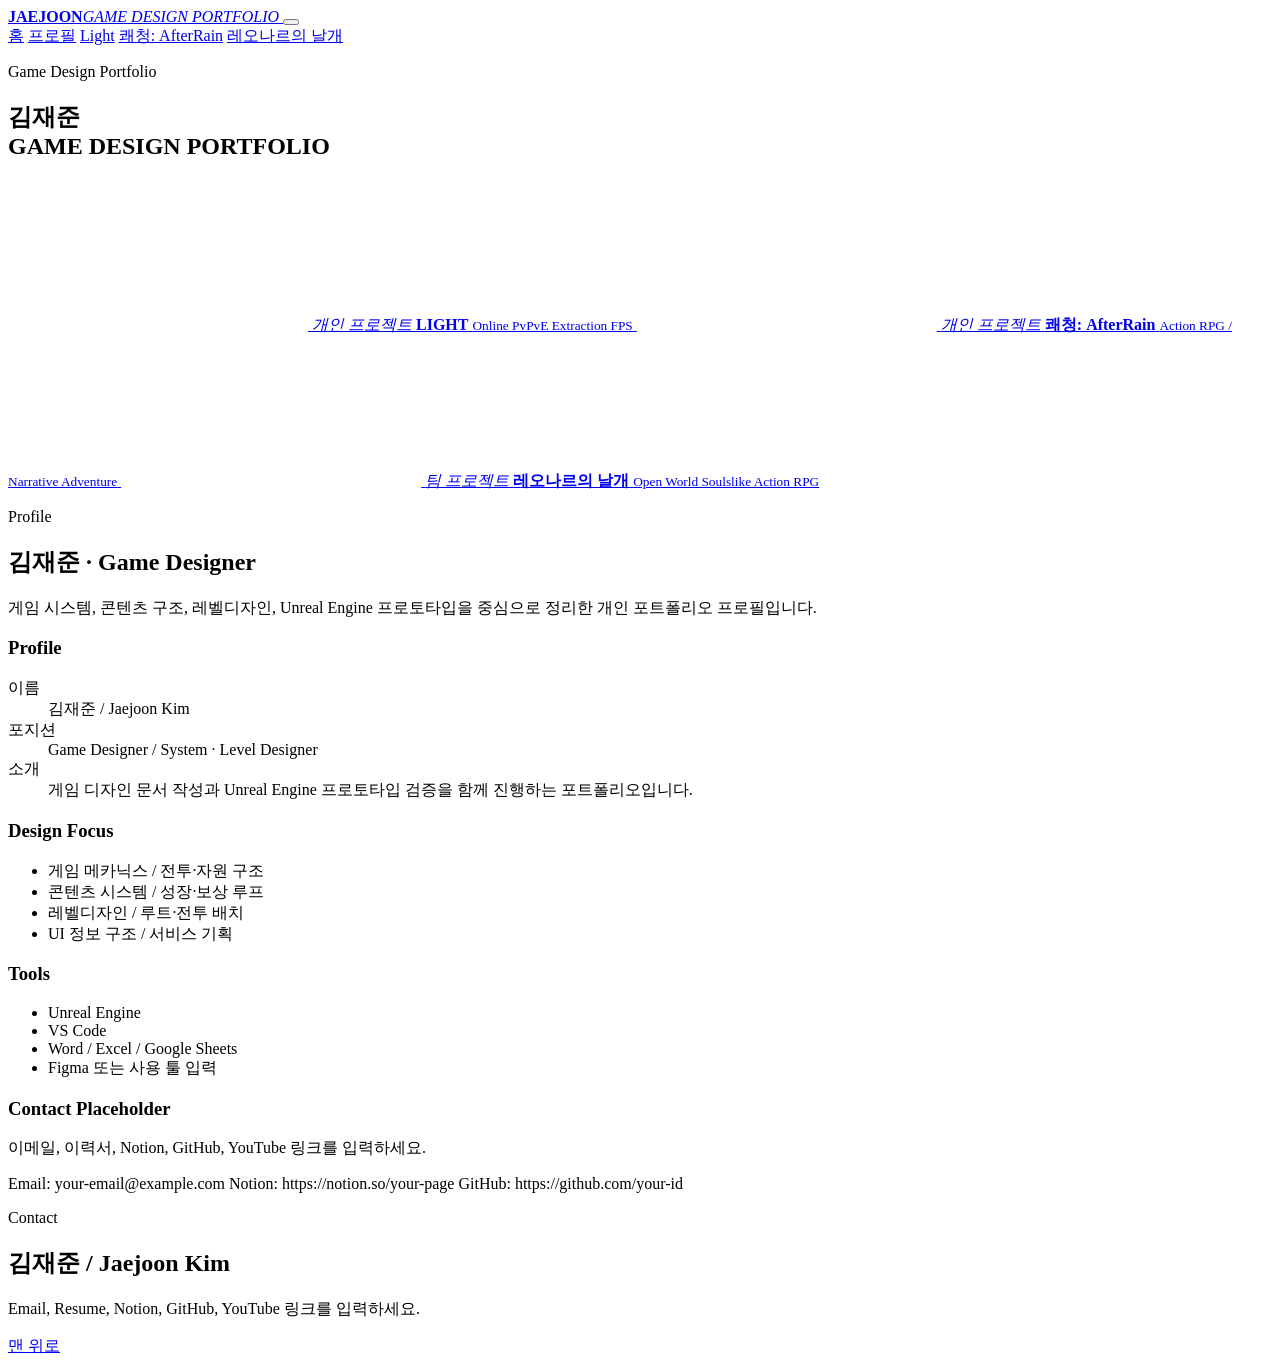
==== index.html @ 6f8a70e1 "0.3v updated" ====
<!doctype html>
<html lang="ko">
<head>
  <meta charset="utf-8" />
  <meta name="viewport" content="width=device-width, initial-scale=1" />
  <title>김재준 게임 디자인 포트폴리오 | Game Design Portfolio</title>
  <meta name="description" content="Light, 쾌청: AfterRain, 레오나르의 날개 프로젝트를 정리한 김재준 게임 디자인 포트폴리오입니다." />
  <meta name="keywords" content="게임 디자인 포트폴리오, 게임기획 포트폴리오, 게임기획자 취업, Unreal Engine, 레벨디자인, 게임시스템기획, 오픈월드 RPG, 뱀서라이크, 메트로바니아" />
  <link rel="canonical" href="https://wowns3.netlify.app/" />
  <link rel="icon" href="/assets/meta/favicon.ico" sizes="any" />
  <link rel="icon" type="image/svg+xml" href="/assets/meta/favicon.svg" />
  <link rel="icon" type="image/png" sizes="32x32" href="/assets/meta/favicon-32x32.png" />
  <link rel="icon" type="image/png" sizes="16x16" href="/assets/meta/favicon-16x16.png" />
  <link rel="apple-touch-icon" sizes="180x180" href="/assets/meta/apple-touch-icon.png" />
  <link rel="manifest" href="/assets/meta/site.webmanifest" />
  <meta name="theme-color" content="#05080c" />
  <meta property="og:type" content="website" />
  <meta property="og:title" content="김재준 게임 디자인 포트폴리오" />
  <meta property="og:description" content="게임 디자인 문서와 Unreal Engine 프로토타입 영상을 프로젝트별로 정리한 포트폴리오 사이트입니다." />
  <meta property="og:image" content="https://wowns3.netlify.app/assets/images/light-concept.jpg" />
  <meta property="og:url" content="https://wowns3.netlify.app/" />
  <meta name="twitter:card" content="summary_large_image" />
  <meta name="twitter:title" content="김재준 게임 디자인 포트폴리오" />
  <meta name="twitter:description" content="Light, 쾌청: AfterRain, 레오나르의 날개 프로젝트 포트폴리오입니다." />
  <meta name="twitter:image" content="https://wowns3.netlify.app/assets/images/light-concept.jpg" />
  <link rel="stylesheet" href="css/style.css" />
</head>
<body>
  <div class="site-noise" aria-hidden="true"></div>
  <header class="site-header" data-header>
    <a class="brand" href="index.html#home" aria-label="홈으로 이동">
      <span class="brand-mark" aria-hidden="true"></span>
      <span class="brand-text"><strong>JAEJOON</strong><em>GAME DESIGN PORTFOLIO</em></span>
    </a>
    <button class="menu-toggle" type="button" data-menu-toggle aria-label="메뉴 열기"><span></span><span></span><span></span></button>
    <nav class="site-nav" data-nav aria-label="주요 메뉴">
      <a href="index.html#home">홈</a>
      <a href="index.html#profile">프로필</a>
      <a href="projects/light.html">Light</a>
      <a href="projects/afterrain.html">쾌청: AfterRain</a>
      <a href="projects/wings-of-l.html">레오나르의 날개</a>
    </nav>
  </header>

  <main>
    <section id="home" class="main-landing" data-section>
      <div class="main-showcase">
        <div class="showcase-title">
          <p class="eyebrow">Game Design Portfolio</p>
          <h1>김재준<br />GAME DESIGN PORTFOLIO</h1>
        </div>
        <div class="main-card-deck" aria-label="프로젝트 선택 카드">
        
        <a class="main-project-card card-light" href="projects/light.html" aria-label="Light 프로젝트 보기">
          <video class="card-video" autoplay muted loop playsinline preload="metadata" poster="assets/images/light-concept.jpg">
            <source src="assets/videos/light-card.mp4" type="video/mp4" />
          </video>
          <span class="card-shade" aria-hidden="true"></span>
          <span class="main-project-info">
            <em>개인 프로젝트</em>
            <strong>LIGHT</strong>
            <small>Online PvPvE Extraction FPS</small>
          </span>
        </a>

        <a class="main-project-card card-afterrain" href="projects/afterrain.html" aria-label="쾌청: AfterRain 프로젝트 보기">
          <video class="card-video" autoplay muted loop playsinline preload="metadata" poster="assets/images/afterrain-concept.jpg">
            <source src="assets/videos/afterrain-card.mp4" type="video/mp4" />
          </video>
          <span class="card-shade" aria-hidden="true"></span>
          <span class="main-project-info">
            <em>개인 프로젝트</em>
            <strong>쾌청: AfterRain</strong>
            <small>Action RPG / Narrative Adventure</small>
          </span>
        </a>

        <a class="main-project-card card-wings-of-l" href="projects/wings-of-l.html" aria-label="레오나르의 날개 프로젝트 보기">
          <video class="card-video" autoplay muted loop playsinline preload="metadata" poster="assets/images/wings-of-l-concept.jpg">
            <source src="assets/videos/wings-of-l-card.mp4" type="video/mp4" />
          </video>
          <span class="card-shade" aria-hidden="true"></span>
          <span class="main-project-info">
            <em>팀 프로젝트</em>
            <strong>레오나르의 날개</strong>
            <small>Open World Soulslike Action RPG</small>
          </span>
        </a>
        </div>
      </div>
    </section>

    <section id="profile" class="section profile-section" data-section>
      <div class="section-head">
        <p class="eyebrow">Profile</p>
        <h2>김재준 · Game Designer</h2>
        <p>게임 시스템, 콘텐츠 구조, 레벨디자인, Unreal Engine 프로토타입을 중심으로 정리한 개인 포트폴리오 프로필입니다.</p>
      </div>
      <div class="profile-grid">
        <article class="profile-card">
          <h3>Profile</h3>
          <dl class="profile-list">
            <div><dt>이름</dt><dd>김재준 / Jaejoon Kim</dd></div>
            <div><dt>포지션</dt><dd>Game Designer / System · Level Designer</dd></div>
            <div><dt>소개</dt><dd>게임 디자인 문서 작성과 Unreal Engine 프로토타입 검증을 함께 진행하는 포트폴리오입니다.</dd></div>
          </dl>
        </article>
        <article class="profile-card">
          <h3>Design Focus</h3>
          <ul class="profile-bullets">
            <li>게임 메카닉스 / 전투·자원 구조</li>
            <li>콘텐츠 시스템 / 성장·보상 루프</li>
            <li>레벨디자인 / 루트·전투 배치</li>
            <li>UI 정보 구조 / 서비스 기획</li>
          </ul>
        </article>
        <article class="profile-card">
          <h3>Tools</h3>
          <ul class="profile-bullets">
            <li>Unreal Engine</li>
            <li>VS Code</li>
            <li>Word / Excel / Google Sheets</li>
            <li>Figma 또는 사용 툴 입력</li>
          </ul>
        </article>
        <article class="profile-card profile-placeholder">
          <h3>Contact Placeholder</h3>
          <p>이메일, 이력서, Notion, GitHub, YouTube 링크를 입력하세요.</p>
          <div class="placeholder-lines">
            <span>Email: your-email@example.com</span>
            <span>Notion: https://notion.so/your-page</span>
            <span>GitHub: https://github.com/your-id</span>
          </div>
        </article>
      </div>
    </section>
  </main>

  <footer class="site-footer">
    <div><p class="eyebrow">Contact</p><h2>김재준 / Jaejoon Kim</h2><p>Email, Resume, Notion, GitHub, YouTube 링크를 입력하세요.</p></div>
    <a class="btn btn-ghost" href="#home">맨 위로</a>
  </footer>

  <script src="js/site.js"></script>
</body>
</html>
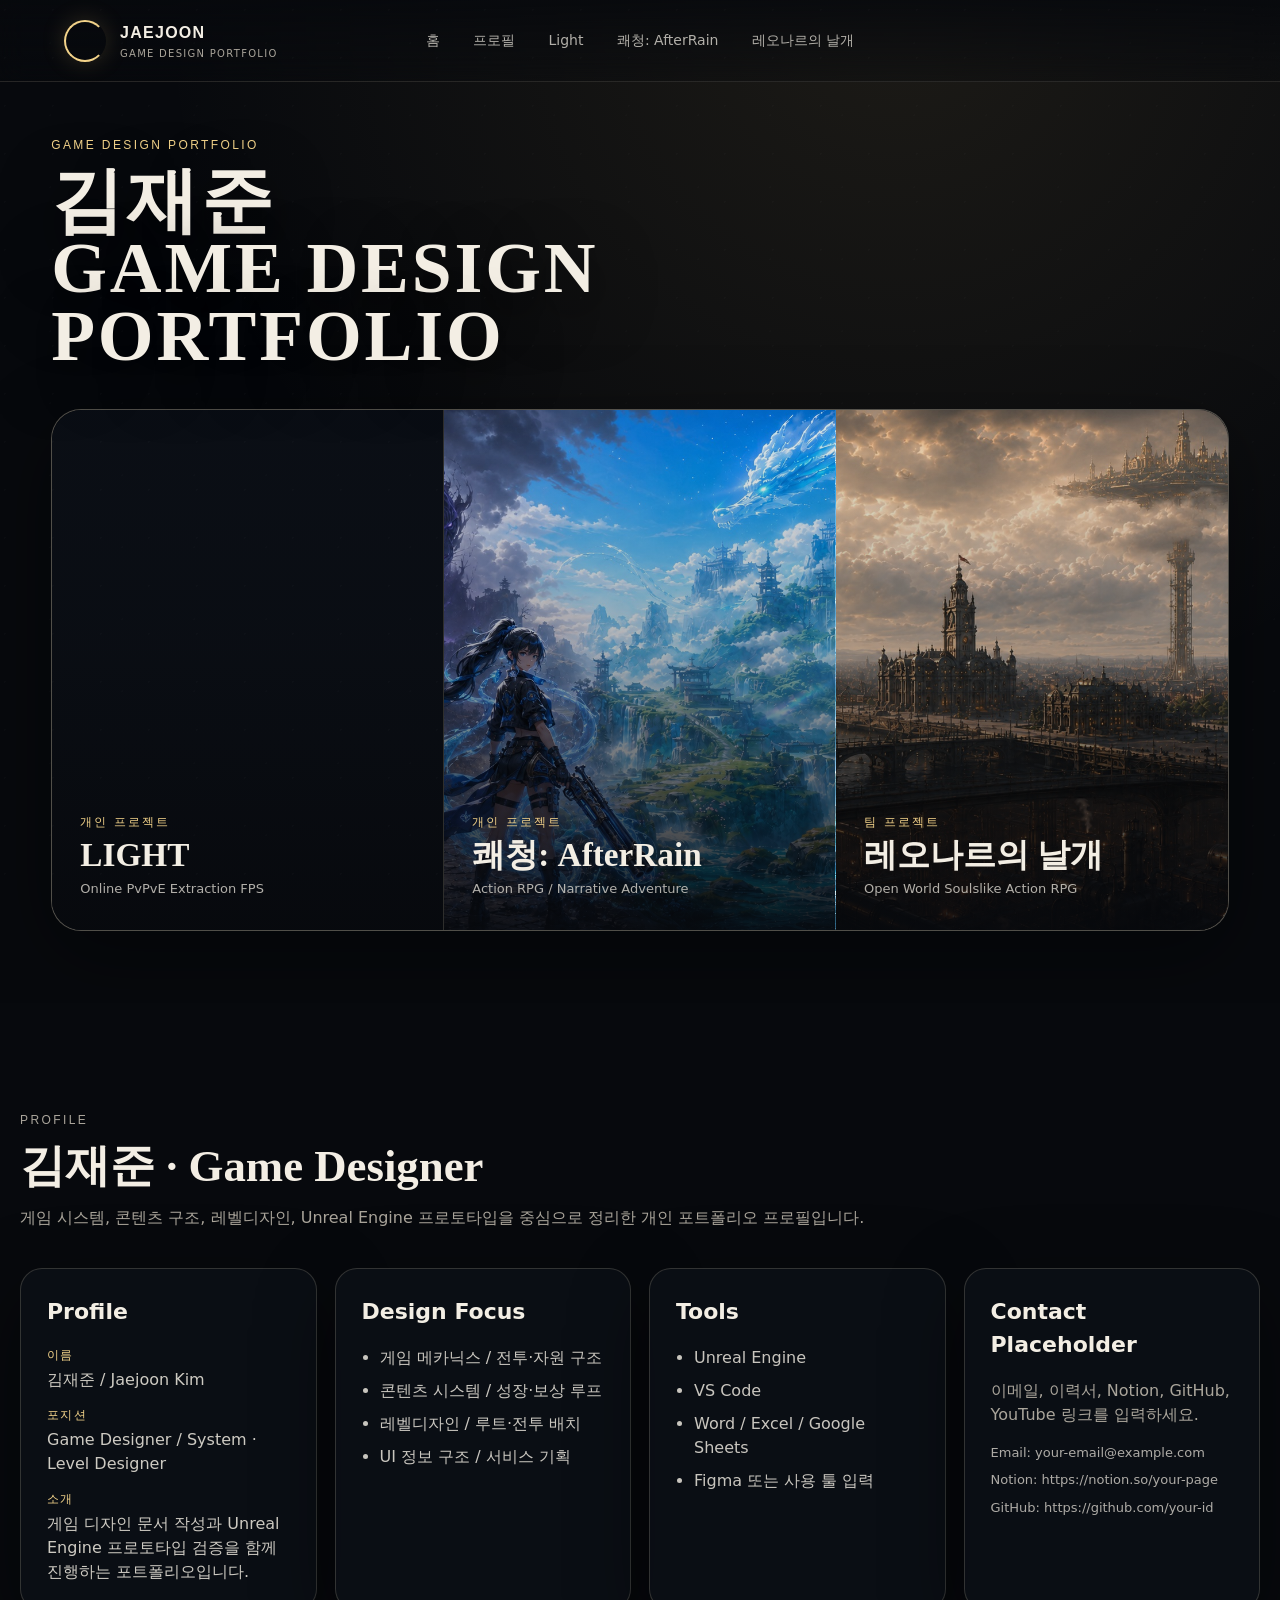
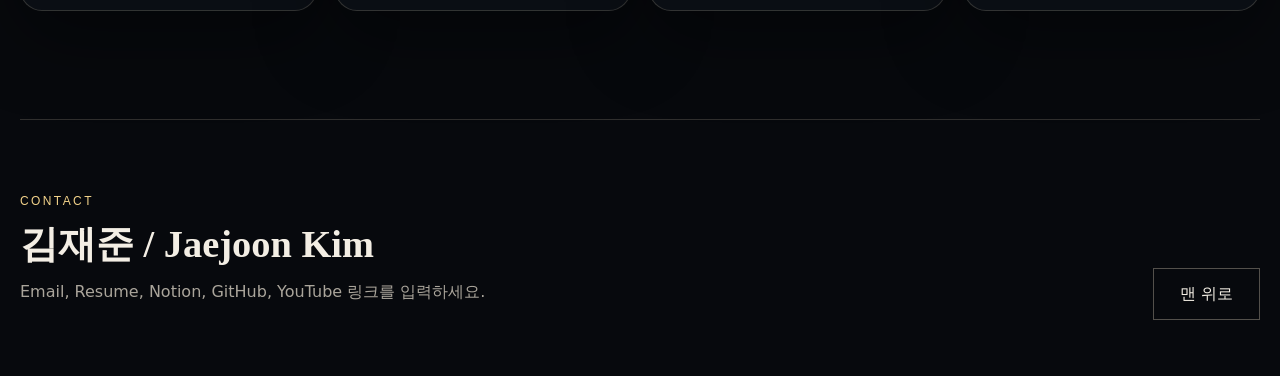
==== commit 44d207f9: "0.5v up" ====
--- a/index.html
+++ b/index.html
@@ -17,12 +17,15 @@
   <meta property="og:type" content="website" />
   <meta property="og:title" content="김재준 게임 디자인 포트폴리오" />
   <meta property="og:description" content="게임 디자인 문서와 Unreal Engine 프로토타입 영상을 프로젝트별로 정리한 포트폴리오 사이트입니다." />
-  <meta property="og:image" content="https://wowns3.netlify.app/assets/images/light-concept.jpg" />
+  <meta property="og:image" content="https://wowns3.netlify.app/assets/images/og-main.jpg" />
+  <meta property="og:image:width" content="1200" />
+  <meta property="og:image:height" content="630" />
+  <meta property="og:image:alt" content="김재준 게임 디자인 포트폴리오 대표 이미지" />
   <meta property="og:url" content="https://wowns3.netlify.app/" />
   <meta name="twitter:card" content="summary_large_image" />
   <meta name="twitter:title" content="김재준 게임 디자인 포트폴리오" />
   <meta name="twitter:description" content="Light, 쾌청: AfterRain, 레오나르의 날개 프로젝트 포트폴리오입니다." />
-  <meta name="twitter:image" content="https://wowns3.netlify.app/assets/images/light-concept.jpg" />
+  <meta name="twitter:image" content="https://wowns3.netlify.app/assets/images/og-main.jpg" />
   <link rel="stylesheet" href="css/style.css" />
 </head>
 <body>
@@ -75,10 +78,8 @@
           </span>
         </a>
 
-        <a class="main-project-card card-wings-of-l" href="projects/wings-of-l.html" aria-label="레오나르의 날개 프로젝트 보기">
-          <video class="card-video" autoplay muted loop playsinline preload="metadata" poster="assets/images/wings-of-l-concept.jpg">
-            <source src="assets/videos/wings-of-l-card.mp4" type="video/mp4" />
-          </video>
+        <a class="main-project-card card-wings-of-l card-static" href="projects/wings-of-l.html" aria-label="레오나르의 날개 프로젝트 보기">
+          <span class="card-still" aria-hidden="true"></span>
           <span class="card-shade" aria-hidden="true"></span>
           <span class="main-project-info">
             <em>팀 프로젝트</em>
--- a/css/style.css
+++ b/css/style.css
@@ -0,0 +1,235 @@
+
+:root {
+  --bg: #07090d;
+  --bg-soft: #0d1118;
+  --bg-card: rgba(13, 17, 24, 0.72);
+  --line: rgba(229, 218, 192, 0.18);
+  --line-strong: rgba(229, 218, 192, 0.34);
+  --text: #f3eee4;
+  --muted: #aaa59b;
+  --dim: #6f7480;
+  --gold: #d8b56a;
+  --gold-soft: #f3d38a;
+  --shadow: 0 24px 80px rgba(0, 0, 0, 0.42);
+  --max: 1480px;
+  --header: 82px;
+  --radius: 22px;
+  --font-kr: "Malgun Gothic", "Apple SD Gothic Neo", system-ui, sans-serif;
+  --font-en: Arial, Helvetica, sans-serif;
+}
+* { box-sizing: border-box; }
+html { scroll-behavior: smooth; }
+body {
+  margin: 0;
+  color: var(--text);
+  background: radial-gradient(circle at 70% 0%, rgba(216, 181, 106, 0.1), transparent 34%), var(--bg);
+  font-family: var(--font-kr);
+  line-height: 1.5;
+  overflow-x: hidden;
+}
+body.modal-open { overflow: hidden; }
+img { display: block; max-width: 100%; }
+a { color: inherit; text-decoration: none; }
+button { font: inherit; color: inherit; }
+.site-noise {
+  position: fixed; inset: 0; pointer-events: none; opacity: 0.05; z-index: 80;
+  background-image: radial-gradient(circle at 10% 20%, rgba(255,255,255,0.4) 0 1px, transparent 1px), radial-gradient(circle at 70% 60%, rgba(255,255,255,0.3) 0 1px, transparent 1px);
+  background-size: 48px 48px, 72px 72px;
+}
+.site-header {
+  position: fixed; top: 0; left: 0; right: 0; height: var(--header); z-index: 50;
+  display: flex; align-items: center; justify-content: space-between;
+  padding: 0 clamp(20px, 5vw, 72px);
+  border-bottom: 1px solid rgba(229, 218, 192, 0.14);
+  background: linear-gradient(180deg, rgba(7,9,13,0.88), rgba(7,9,13,0.34));
+  backdrop-filter: blur(14px); transition: background 0.25s ease, height 0.25s ease;
+}
+.site-header.is-scrolled { height: 66px; background: rgba(7, 9, 13, 0.94); }
+.brand { display: flex; align-items: center; gap: 14px; min-width: 210px; position: relative; z-index: 2; }
+.brand-mark { width: 42px; height: 42px; border: 2px solid var(--gold-soft); border-right-color: transparent; border-radius: 50%; box-shadow: 0 0 24px rgba(216,181,106,0.2); }
+.brand-text { display: grid; gap: 1px; letter-spacing: 0.08em; }
+.brand-text strong { font-family: var(--font-en); font-size: 16px; font-weight: 700; }
+.brand-text em { font-size: 10px; color: var(--muted); font-style: normal; }
+.site-nav {
+  position: absolute; left: 50%; top: 0; height: 100%; transform: translateX(-50%);
+  display: flex; align-items: center; justify-content: center; gap: clamp(16px, 2.3vw, 42px);
+  color: rgba(243,238,228,0.72); font-size: 14px; white-space: nowrap;
+}
+.site-nav a { position: relative; padding: 28px 2px; }
+.site-nav a::after { content: ""; position: absolute; left: 50%; bottom: 15px; width: 0; height: 1px; background: var(--gold-soft); transform: translateX(-50%); transition: width 0.18s ease; }
+.site-nav a:hover, .site-nav a.is-active { color: var(--text); }
+.site-nav a:hover::after, .site-nav a.is-active::after { width: 28px; }
+.menu-toggle { display: none; border: 0; background: transparent; width: 42px; height: 42px; padding: 8px; cursor: pointer; position: relative; z-index: 2; }
+.menu-toggle span { display: block; height: 2px; margin: 6px 0; background: var(--text); }
+.eyebrow { margin: 0 0 14px; color: var(--gold-soft); font-family: var(--font-en); font-size: 12px; letter-spacing: 0.2em; text-transform: uppercase; }
+.btn { display: inline-flex; align-items: center; justify-content: center; min-height: 52px; padding: 0 26px; border: 1px solid var(--line-strong); background: rgba(7,9,13,0.45); color: var(--text); cursor: pointer; transition: transform .18s ease, border-color .18s ease, background .18s ease; }
+.btn:hover { transform: translateY(-2px); border-color: var(--gold-soft); }
+.btn-primary { background: rgba(216,181,106,0.18); border-color: rgba(216,181,106,0.56); }
+.btn-ghost { background: transparent; }
+
+
+
+.main-landing {
+  min-height: 100svh;
+  padding: calc(var(--header) + 54px) clamp(18px, 4vw, 64px) 72px;
+  display: flex;
+  align-items: center;
+  justify-content: center;
+  overflow: hidden;
+}
+.main-showcase {
+  position: relative;
+  width: min(var(--max), 100%);
+  display: grid;
+  gap: clamp(26px, 3vw, 42px);
+  isolation: isolate;
+}
+.showcase-title {
+  position: relative;
+  z-index: 8;
+  max-width: 760px;
+}
+.showcase-title h1 {
+  margin: 0;
+  font-family: Georgia, "Times New Roman", serif;
+  font-size: clamp(44px, 5.6vw, 96px);
+  line-height: .94;
+  letter-spacing: .04em;
+  text-transform: uppercase;
+  text-shadow: 0 18px 60px rgba(0,0,0,.76);
+}
+.main-card-deck {
+  position: relative;
+  min-height: min(58svh, 620px);
+  display: grid;
+  grid-template-columns: repeat(3, minmax(0, 1fr));
+  gap: 0;
+  perspective: 1200px;
+  border: 1px solid var(--line-strong);
+  border-radius: 30px;
+  background: rgba(7, 9, 13, 0.42);
+  box-shadow: var(--shadow);
+  overflow: visible;
+}
+.main-project-card {
+  position: relative;
+  overflow: hidden;
+  border: 0;
+  border-right: 1px solid rgba(229, 218, 192, 0.18);
+  border-radius: 0;
+  background: #111;
+  box-shadow: none;
+  isolation: isolate;
+  min-width: 0;
+  min-height: 100%;
+  transform-origin: center bottom;
+  transition: transform .28s ease, filter .28s ease, box-shadow .28s ease;
+}
+.main-project-card:first-child { border-radius: 30px 0 0 30px; }
+.main-project-card:last-child { border-right: 0; border-radius: 0 30px 30px 0; }
+.card-light { background: url("../assets/images/light-concept.jpg") center / cover no-repeat; }
+.card-afterrain { background: url("../assets/images/afterrain-concept.jpg") center / cover no-repeat; }
+.card-wings-of-l { background: url("../assets/images/wings-of-l-concept.jpg") center / cover no-repeat; }
+.main-project-card:hover {
+  z-index: 9;
+  transform: translateY(-24px) scale(1.025);
+  box-shadow: 0 32px 90px rgba(0, 0, 0, 0.58);
+}
+.card-video, .card-still { position: absolute; inset: 0; width: 100%; height: 100%; object-fit: cover; transform: scale(1.04); transition: transform .35s ease, filter .35s ease; background: #0b0f16; z-index: 0; }
+.card-still { display: block; background: url("../assets/images/wings-of-l-concept.jpg") center / cover no-repeat; }
+.main-project-card:hover .card-video, .main-project-card:hover .card-still { transform: scale(1.1); filter: brightness(1.08); }
+.card-shade { position: absolute; inset: 0; background: linear-gradient(180deg, rgba(7,9,13,0.08) 0%, rgba(7,9,13,0.30) 46%, rgba(7,9,13,0.92) 100%); z-index: 1; }
+.main-project-info { position: absolute; left: clamp(20px, 2.2vw, 34px); right: clamp(20px, 2.2vw, 34px); bottom: clamp(22px, 2.4vw, 38px); z-index: 2; display: grid; gap: 7px; }
+.main-project-info em { color: var(--gold-soft); font-style: normal; font-size: 12px; letter-spacing: .16em; text-transform: uppercase; }
+.main-project-info strong { font-size: clamp(26px, 2.6vw, 48px); line-height: 1.02; font-family: Georgia, "Times New Roman", serif; }
+.main-project-info small { color: rgba(243,238,228,.72); font-size: 13px; }
+
+.section { width: min(var(--max), calc(100% - 40px)); margin: 0 auto; padding: 108px 0; }
+.section-head { max-width: 880px; margin-bottom: 38px; }
+.section-head h2, .project-block-head h2, .site-footer h2 { margin: 0; font-size: clamp(32px, 3.5vw, 62px); line-height: 1.05; font-family: Georgia, "Times New Roman", serif; }
+.section-head p { color: var(--muted); word-break: keep-all; }
+.profile-grid { display: grid; grid-template-columns: repeat(4, 1fr); gap: 18px; }
+.profile-card { min-height: 230px; padding: 26px; border: 1px solid var(--line); border-radius: var(--radius); background: var(--bg-card); box-shadow: var(--shadow); }
+.profile-card h3 { margin: 0 0 18px; font-size: 22px; }
+.profile-list { display: grid; gap: 14px; margin: 0; }
+.profile-list div { display: grid; gap: 4px; }
+.profile-list dt { color: var(--gold-soft); font-size: 12px; letter-spacing: .12em; }
+.profile-list dd { margin: 0; color: rgba(243,238,228,.84); }
+.profile-bullets { margin: 0; padding: 0 0 0 18px; color: rgba(243,238,228,.82); }
+.profile-bullets li + li { margin-top: 9px; }
+.profile-placeholder p { color: var(--muted); }
+.placeholder-lines { display: grid; gap: 8px; color: rgba(243,238,228,.7); font-size: 13px; word-break: break-all; }
+
+.project-main { padding-top: var(--header); }
+.project-page-head { width: min(var(--max), calc(100% - 40px)); margin: 0 auto; padding: 90px 0 40px; }
+.project-page-head h1 { margin: 0; font-family: Georgia, "Times New Roman", serif; font-size: clamp(54px, 7vw, 116px); line-height: .95; letter-spacing: .04em; }
+.project-page-head p:not(.eyebrow) { margin: 20px 0 0; color: rgba(243,238,228,.72); font-size: 18px; }
+.project-detail-page { padding-top: 24px; }
+.project-concept, .project-description { margin-bottom: 40px; }
+.project-block-head { display: flex; align-items: end; justify-content: space-between; gap: 18px; margin-bottom: 18px; }
+.project-block-head h2 { font-size: clamp(28px, 2.6vw, 44px); }
+.project-concept-image { border: 1px solid var(--line); border-radius: var(--radius); overflow: hidden; background: var(--bg-soft); box-shadow: var(--shadow); }
+.project-concept-image img { width: 100%; aspect-ratio: 16 / 9; object-fit: cover; }
+.project-description-body { max-width: 1080px; padding: 28px; border: 1px solid var(--line); border-radius: var(--radius); background: var(--bg-card); }
+.project-description-body p { margin: 0; color: rgba(243,238,228,.8); word-break: keep-all; }
+.project-description-body p + p { margin-top: 16px; color: var(--muted); }
+.project-hero-line { font-size: clamp(19px, 1.6vw, 26px); color: var(--text) !important; }
+.project-result-layout { display: grid; grid-template-columns: minmax(0, 4fr) minmax(260px, 1fr); gap: 24px; align-items: start; }
+.project-video, .project-docs { min-width: 0; }
+.video-frame { position: relative; width: 100%; aspect-ratio: 16 / 9; border: 1px solid var(--line); border-radius: var(--radius); overflow: hidden; background: #05070b; box-shadow: var(--shadow); }
+.video-frame iframe { position: absolute; inset: 0; width: 100%; height: 100%; border: 0; }
+.video-placeholder { position: absolute; inset: 0; display: grid; place-items: center; padding: 28px; text-align: center; background: radial-gradient(circle at 50% 40%, rgba(216,181,106,.18), transparent 34%), #05070b; }
+.video-placeholder strong { display: block; font-size: clamp(22px, 2vw, 34px); }
+.video-placeholder p { margin: 12px 0 0; color: var(--muted); }
+.document-list { display: grid; grid-template-columns: 1fr; gap: 10px; }
+.document-card { width: 100%; border: 1px solid var(--line); border-radius: 14px; background: rgba(255,255,255,.035); padding: 13px 14px; text-align: left; cursor: pointer; transition: border-color .18s ease, background .18s ease, transform .18s ease; }
+.document-card:hover { border-color: var(--gold-soft); background: rgba(216,181,106,.1); transform: translateX(-3px); }
+.document-card span { display: grid; grid-template-columns: 34px 1fr; gap: 8px; align-items: center; }
+.document-card small { color: var(--gold-soft); font-family: var(--font-en); font-size: 11px; }
+.document-card strong { font-size: 14px; font-weight: 700; word-break: keep-all; }
+
+.site-footer { width: min(var(--max), calc(100% - 40px)); margin: 0 auto; padding: 72px 0 56px; border-top: 1px solid var(--line); display: flex; align-items: end; justify-content: space-between; gap: 24px; color: var(--muted); }
+.site-footer h2 { color: var(--text); font-size: clamp(28px, 3vw, 48px); }
+.modal { position: fixed; inset: 0; z-index: 100; display: none; }
+.modal.is-open { display: block; }
+.modal-backdrop { position: absolute; inset: 0; background: rgba(0,0,0,.74); }
+.modal-panel { position: absolute; inset: 40px; display: grid; grid-template-rows: auto 1fr auto; border: 1px solid var(--line-strong); border-radius: 22px; background: #07090d; box-shadow: var(--shadow); overflow: hidden; }
+.modal-head, .modal-foot { padding: 18px 24px; display: flex; align-items: center; justify-content: space-between; gap: 18px; border-bottom: 1px solid var(--line); }
+.modal-foot { border-top: 1px solid var(--line); border-bottom: 0; }
+.modal-head h2 { margin: 0; }
+.modal-close { width: 42px; height: 42px; border: 1px solid var(--line); border-radius: 50%; background: transparent; cursor: pointer; font-size: 28px; }
+.pdf-viewer { width: 100%; height: 100%; border: 0; background: #fff; }
+@media (max-width: 1180px) {
+  .brand { min-width: 170px; }
+  .brand-text em { display: none; }
+  .site-nav { gap: 18px; font-size: 13px; }
+  .main-card-deck { min-height: 560px; }
+  .profile-grid { grid-template-columns: repeat(2, 1fr); }
+}
+@media (max-width: 860px) {
+  :root { --header: 70px; }
+  .site-header { height: var(--header); padding: 0 18px; }
+  .menu-toggle { display: block; }
+  .site-nav { position: fixed; left: 0; right: 0; top: var(--header); height: auto; transform: none; display: none; flex-direction: column; align-items: stretch; gap: 0; background: rgba(7,9,13,.96); border-bottom: 1px solid var(--line); }
+  .site-nav.is-open { display: flex; }
+  .site-nav a { padding: 16px 24px; border-top: 1px solid rgba(229,218,192,.08); }
+  .site-nav a::after { display: none; }
+  .main-landing { padding: calc(var(--header) + 28px) 18px 48px; align-items: start; }
+  .main-showcase { gap: 24px; }
+  .showcase-title { margin-bottom: 0; }
+  .main-card-deck { min-height: auto; grid-template-columns: 1fr; gap: 18px; border: 0; border-radius: 0; background: transparent; box-shadow: none; }
+  .main-project-card, .main-project-card:first-child, .main-project-card:last-child { min-height: 360px; border: 1px solid var(--line-strong); border-radius: 24px; transform: none; }
+  .main-project-card:hover { transform: translateY(-6px); }
+  .section, .project-page-head { width: calc(100% - 32px); }
+  .profile-grid { grid-template-columns: 1fr; }
+  .project-result-layout { grid-template-columns: 1fr; }
+  .document-card:hover { transform: none; }
+  .site-footer { width: calc(100% - 32px); display: grid; align-items: start; }
+  .modal-panel { inset: 14px; }
+}
+@media (max-width: 560px) {
+  .showcase-title h1, .project-page-head h1 { font-size: 42px; }
+  .main-project-card { min-height: 300px; }
+  .project-description-body { padding: 20px; }
+  .modal-head, .modal-foot { padding: 14px; }
+}
